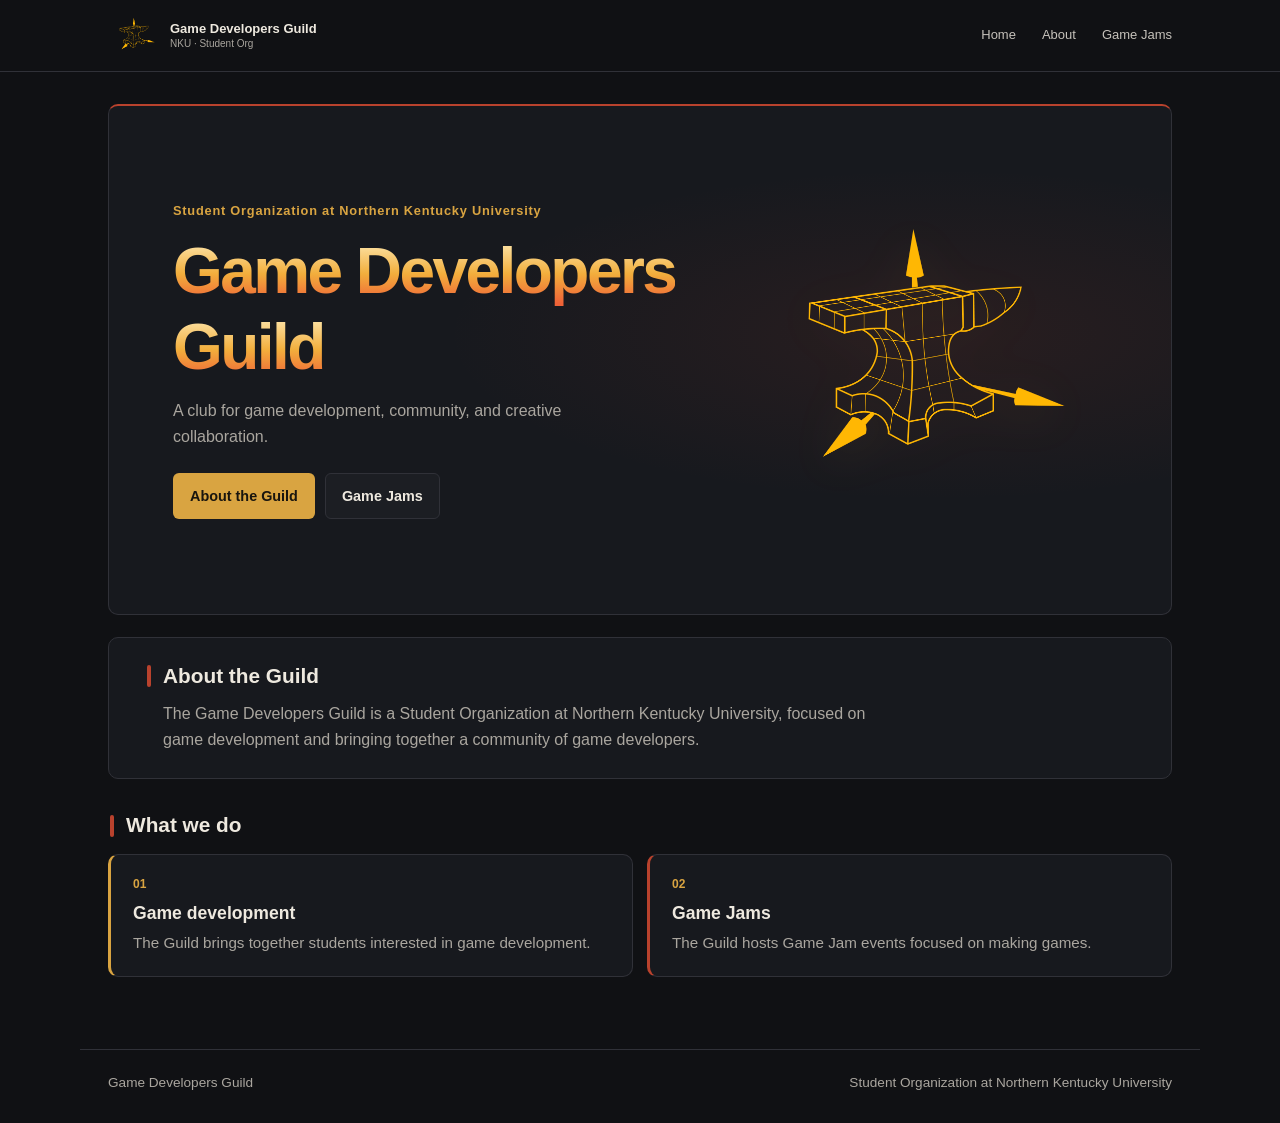
==== index.html @ 7bdd72ca "Add Game Developers Guild landing page Introduces the public landing page for the Game Developers Gu" ====
<!doctype html>
<html lang="en">
  <head>
    <meta charset="utf-8">
    <meta name="viewport" content="width=device-width, initial-scale=1">
    <meta name="theme-color" content="#101114">
    <meta
      name="description"
      content="The Game Developers Guild is a Student Organization at Northern Kentucky University focused on game development and Game Jams."
    >
    <title>Game Developers Guild | NKU</title>
    <link rel="stylesheet" href="./assets/css/styles.css">
    <script type="module" src="./assets/js/navbar.js"></script>
    <script type="module" src="./assets/js/flame-title.js"></script>
  </head>
  <body>
    <a class="skip-link" href="#main">Skip to content</a>
    <site-navbar></site-navbar>

    <main id="main">
      <section class="hero" id="top" aria-labelledby="hero-title">
        <div class="hero__copy">
          <p class="eyebrow">Student Organization at Northern Kentucky University</p>
          <h1 id="hero-title" class="hero__title">
            <span class="hero__title-fallback">Game Developers<br>Guild</span>
            <svg
              class="hero__title-video"
              viewBox="0 0 507 154"
              preserveAspectRatio="none"
              aria-hidden="true"
            >
              <defs>
                <mask id="flame-title-mask" x="0" y="0" width="507" height="154" maskUnits="userSpaceOnUse">
                  <rect width="507" height="154" fill="black"/>
                  <text x="0" y="60.5" fill="white" font-family="Arial, Helvetica, sans-serif" font-size="64" font-weight="700" letter-spacing="-2.56">Game Developers</text>
                  <text x="0" y="137.5" fill="white" font-family="Arial, Helvetica, sans-serif" font-size="64" font-weight="700" letter-spacing="-2.56">Guild</text>
                </mask>
              </defs>
              <foreignObject width="507" height="154" mask="url(#flame-title-mask)">
                <video
                  xmlns="http://www.w3.org/1999/xhtml"
                  class="hero__title-fire"
                  src="./assets/images/FlamingBackground_Animated_A.mp4"
                  muted
                  loop
                  playsinline
                  preload="metadata"
                ></video>
              </foreignObject>
            </svg>
          </h1>
          <p class="hero__description">
            A club for game development, community, and creative collaboration.
          </p>
          <div class="hero__links">
            <a class="button button--gold" href="#about">About the Guild</a>
            <a class="button button--quiet" href="#game-jams">Game Jams</a>
          </div>
        </div>

        <img
          class="hero__art"
          src="./assets/images/GameDevGuild_Logo_A_beta.png"
          alt=""
          aria-hidden="true"
        >
      </section>

      <section class="content-panel about" id="about" aria-labelledby="about-title">
        <div class="section-heading">
          <span class="section-heading__rule" aria-hidden="true"></span>
          <h2 id="about-title">About the Guild</h2>
        </div>
        <p>
          The Game Developers Guild is a Student Organization at Northern Kentucky
          University, focused on game development and bringing together a community
          of game developers.
        </p>
      </section>

      <section class="activities" aria-labelledby="activities-title">
        <div class="section-heading">
          <span class="section-heading__rule" aria-hidden="true"></span>
          <h2 id="activities-title">What we do</h2>
        </div>
        <div class="activity-grid">
          <article class="activity-card">
            <span class="activity-card__number">01</span>
            <h3>Game development</h3>
            <p>The Guild brings together students interested in game development.</p>
          </article>
          <article class="activity-card" id="game-jams">
            <span class="activity-card__number">02</span>
            <h3>Game Jams</h3>
            <p>The Guild hosts Game Jam events focused on making games.</p>
          </article>
        </div>
      </section>
    </main>

    <footer class="footer">
      <span>Game Developers Guild</span>
      <span>Student Organization at Northern Kentucky University</span>
    </footer>
  </body>
</html>
---- assets/css/styles.css ----
:root {
  color-scheme: dark;
  --background: #101114;
  --surface: #17191e;
  --surface-raised: #1c1e23;
  --border: #303138;
  --text: #eee9df;
  --muted: #aaa69f;
  --gold: #d9a441;
  --red: #b9422d;
  --body: Arial, Helvetica, sans-serif;
}

* {
  box-sizing: border-box;
}

html {
  scroll-behavior: smooth;
}

body {
  background: var(--background);
  color: var(--text);
  font-family: var(--body);
  line-height: 1.6;
  margin: 0;
}

a {
  color: inherit;
}

a:focus-visible,
button:focus-visible {
  outline: 2px solid var(--gold);
  outline-offset: 4px;
}

.skip-link {
  background: var(--gold);
  color: var(--background);
  left: 1rem;
  padding: .6rem .8rem;
  position: fixed;
  top: 1rem;
  transform: translateY(-160%);
  z-index: 20;
}

.skip-link:focus {
  transform: translateY(0);
}

main {
  margin: 0 auto;
  max-width: 1120px;
  padding: 32px 28px 72px;
}

.hero {
  align-items: center;
  background:
    radial-gradient(ellipse at 78% 45%, rgba(185, 66, 45, .11), transparent 42%),
    var(--surface);
  border: 1px solid var(--border);
  border-top: 2px solid var(--red);
  border-radius: 10px;
  display: grid;
  gap: 32px;
  grid-template-columns: 1.15fr .85fr;
  min-height: 310px;
  overflow: hidden;
  padding: clamp(30px, 6vw, 64px);
}

.hero__copy {
  max-width: 600px;
}

.eyebrow {
  color: var(--gold);
  font-size: .8rem;
  font-weight: 700;
  letter-spacing: .06em;
  margin: 0 0 .7rem;
}

h1,
h2,
h3,
p {
  margin-top: 0;
}

h1,
h2,
h3 {
  line-height: 1.2;
}

.hero h1 {
  font-size: clamp(2.2rem, 5.4vw, 4rem);
  letter-spacing: -.04em;
  line-height: 1.2;
  margin-bottom: .75rem;
  max-width: 560px;
  position: relative;
}

.hero__title-fallback {
  background: linear-gradient(0deg, #ef6237 5%, #f2ae3c 46%, #fff0c1 100%);
  background-clip: text;
  color: transparent;
  -webkit-background-clip: text;
}

.hero__title-video {
  height: 100%;
  inset: 0;
  opacity: 0;
  overflow: visible;
  pointer-events: none;
  position: absolute;
  transition: opacity .2s ease;
  width: 100%;
}

.hero__title-video.is-playing {
  filter: drop-shadow(0 0 10px rgba(215, 93, 34, .3));
  opacity: 1;
}

.hero__title.has-fire-video .hero__title-fallback {
  visibility: hidden;
}

.hero__title-fire {
  filter: brightness(3.5) saturate(1.7) contrast(1.1);
  height: 100%;
  object-fit: cover;
  width: 100%;
}

.hero__description {
  color: var(--muted);
  margin-bottom: 1.5rem;
  max-width: 440px;
}

.hero__links {
  display: flex;
  flex-wrap: wrap;
  gap: 10px;
}

.button {
  border: 1px solid transparent;
  border-radius: 6px;
  display: inline-flex;
  font-size: .9rem;
  font-weight: 700;
  justify-content: center;
  padding: .65rem 1rem;
  text-decoration: none;
  transition: background-color .15s ease, border-color .15s ease;
}

.button--gold {
  background: var(--gold);
  color: #19150e;
}

.button--gold:hover {
  background: #edbd5d;
}

.button--quiet {
  background: var(--surface-raised);
  border-color: var(--border);
  color: var(--text);
}

.button--quiet:hover {
  border-color: var(--gold);
}

.hero__art {
  filter: drop-shadow(0 8px 22px rgba(217, 164, 65, .12));
  min-width: 0;
  object-fit: contain;
  justify-self: center;
  max-height: 380px;
  max-width: 380px;
  width: 100%;
}

.content-panel,
.activity-card {
  background: var(--surface);
  border: 1px solid var(--border);
  border-radius: 10px;
}

.about {
  margin-top: 22px;
  padding: 26px clamp(22px, 4vw, 38px);
}

.section-heading {
  align-items: center;
  display: flex;
  gap: 12px;
  margin-bottom: 12px;
}

.section-heading__rule {
  background: var(--red);
  border-radius: 2px;
  flex: 0 0 4px;
  height: 22px;
}

.section-heading h2 {
  font-size: 1.3rem;
  margin: 0;
}

.about > p {
  color: var(--muted);
  margin: 0 0 0 16px;
  max-width: 720px;
}

.activities {
  margin-top: 34px;
}

.activities > .section-heading {
  margin: 0 0 16px 2px;
}

.activity-grid {
  display: grid;
  gap: 14px;
  grid-template-columns: repeat(2, minmax(0, 1fr));
}

.activity-card {
  border-left: 3px solid var(--gold);
  padding: 20px 22px;
}

.activity-card:nth-child(2) {
  border-left-color: var(--red);
}

.activity-card__number {
  color: var(--gold);
  display: block;
  font-size: .75rem;
  font-weight: 700;
  margin-bottom: .55rem;
}

.activity-card h3 {
  font-size: 1.1rem;
  margin-bottom: .45rem;
}

.activity-card p {
  color: var(--muted);
  font-size: .95rem;
  margin: 0;
}

.footer {
  align-items: center;
  border-top: 1px solid var(--border);
  color: var(--muted);
  display: flex;
  flex-wrap: wrap;
  font-size: .85rem;
  gap: 8px 24px;
  justify-content: space-between;
  margin: 0 auto;
  max-width: 1120px;
  padding: 22px 28px 30px;
}

.footer p {
  flex-basis: 100%;
  font-size: .78rem;
  margin: 4px 0 0;
  max-width: 760px;
}

@media (max-width: 680px) {
  main {
    padding: 20px 16px 48px;
  }

  .hero {
    gap: 12px;
    grid-template-columns: minmax(0, 1fr);
    padding: 28px 22px;
  }

  .hero__art {
    justify-self: end;
    max-height: 250px;
    max-width: 250px;
  }

  .activity-grid {
    grid-template-columns: minmax(0, 1fr);
  }

  .footer {
    align-items: flex-start;
    flex-direction: column;
    padding-left: 16px;
    padding-right: 16px;
  }
}

@media (prefers-reduced-motion: reduce) {
  html {
    scroll-behavior: auto;
  }

  *,
  *::before,
  *::after {
    transition-duration: .01ms !important;
  }

  .hero__title-video {
    transition: none;
  }
}
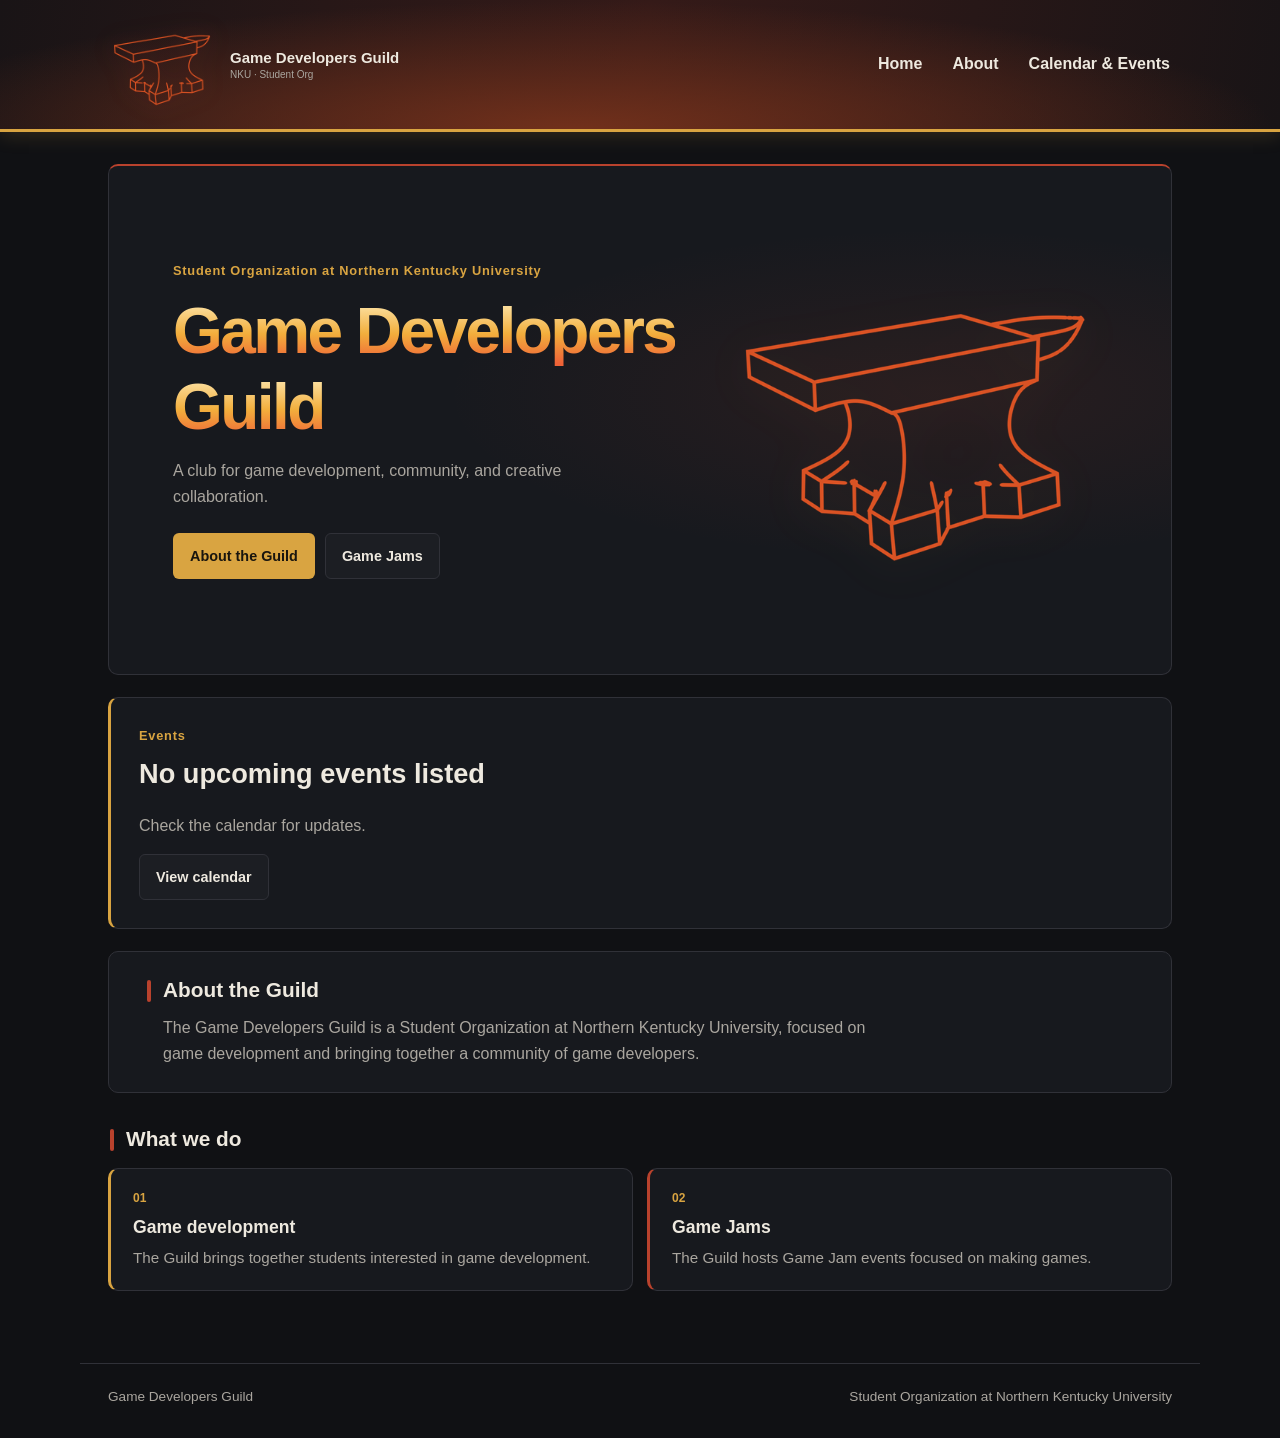
==== commit fa38bf2f: "Add events calendar and detail pages Introduce shared event data and client-side rendering for the h" ====
--- a/index.html
+++ b/index.html
@@ -9,9 +9,11 @@
       content="The Game Developers Guild is a Student Organization at Northern Kentucky University focused on game development and Game Jams."
     >
     <title>Game Developers Guild | NKU</title>
+    <link rel="icon" type="image/png" sizes="64x64" href="./assets/images/favicon.png">
     <link rel="stylesheet" href="./assets/css/styles.css">
     <script type="module" src="./assets/js/navbar.js"></script>
     <script type="module" src="./assets/js/flame-title.js"></script>
+    <script type="module" src="./assets/js/events-page.js"></script>
   </head>
   <body>
     <a class="skip-link" href="#main">Skip to content</a>
@@ -21,7 +23,7 @@
       <section class="hero" id="top" aria-labelledby="hero-title">
         <div class="hero__copy">
           <p class="eyebrow">Student Organization at Northern Kentucky University</p>
-          <h1 id="hero-title" class="hero__title">
+          <h1 id="hero-title" class="hero__title" aria-label="Game Developers Guild">
             <span class="hero__title-fallback">Game Developers<br>Guild</span>
             <svg
               class="hero__title-video"
@@ -60,10 +62,18 @@
 
         <img
           class="hero__art"
-          src="./assets/images/GameDevGuild_Logo_A_beta.png"
+          src="./assets/images/guild-logo-joey.png"
           alt=""
           aria-hidden="true"
         >
+      </section>
+
+      <section class="current-event content-panel" id="current-event" aria-labelledby="current-event-title">
+        <p class="eyebrow">Upcoming event</p>
+        <h2 id="current-event-title"><a href="./event.html?id=scream-jam-2026">SCREAM JAM 2026</a></h2>
+        <p>October 16–23, 2026 · A week-long horror-themed Game Jam hosted by SCREAM ZONE.</p>
+        <p>The Guild plans to participate. Club participation details are coming soon.</p>
+        <a class="button button--quiet" href="./calendar.html">Calendar &amp; Events</a>
       </section>
 
       <section class="content-panel about" id="about" aria-labelledby="about-title">
--- a/assets/css/styles.css
+++ b/assets/css/styles.css
@@ -207,6 +207,19 @@
   padding: 26px clamp(22px, 4vw, 38px);
 }
 
+.current-event {
+  border-left: 3px solid var(--gold);
+  margin-top: 22px;
+  padding: 28px;
+}
+
+.current-event h2 { font-size: 1.7rem; }
+.current-event h2 a { text-decoration: none; }
+.current-event > p:not(.eyebrow) { color: var(--muted); }
+.event-facts { display: grid; gap: 18px; margin: 22px 0; }
+.event-facts dt { color: var(--gold); font-size: .85rem; margin-bottom: 4px; }
+.event-facts dd { margin: 0; overflow-wrap: anywhere; }
+
 .section-heading {
   align-items: center;
   display: flex;
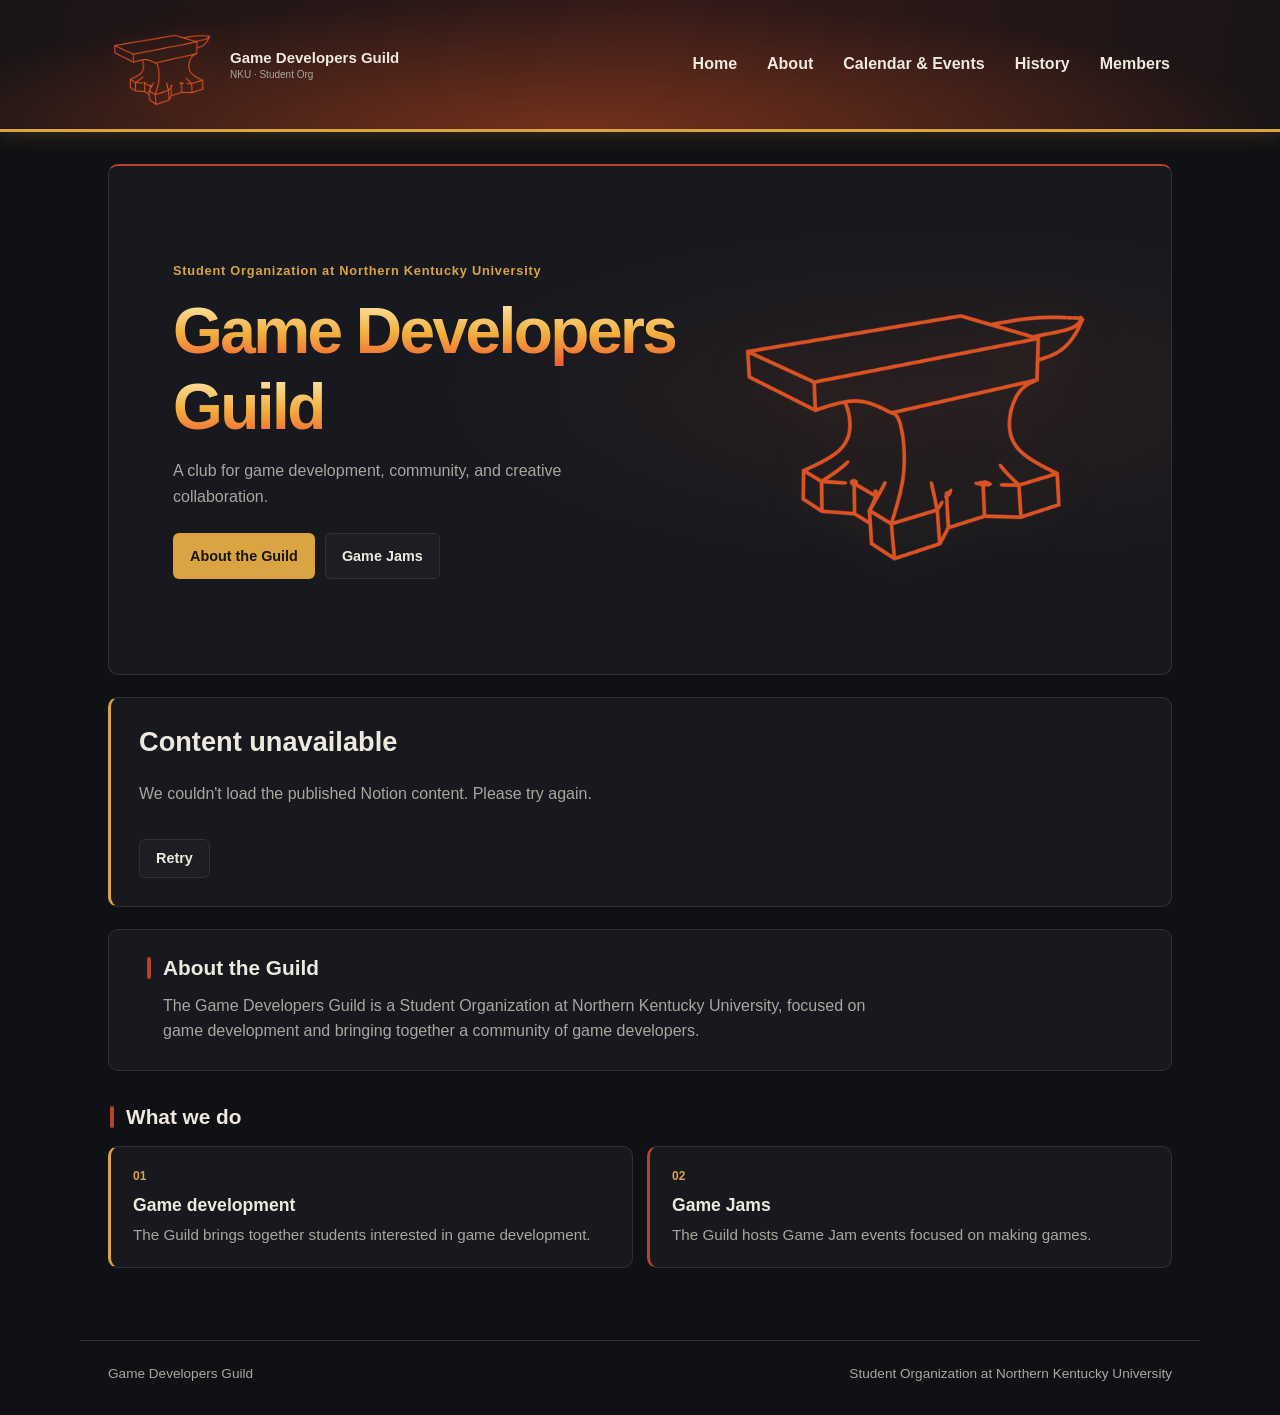
==== commit c2e1caee: "Connect events, history, and members to Notion Replace hardcoded events with validated Notion feeds " ====
--- a/index.html
+++ b/index.html
@@ -68,13 +68,12 @@
         >
       </section>
 
-      <section class="current-event content-panel" id="current-event" aria-labelledby="current-event-title">
-        <p class="eyebrow">Upcoming event</p>
-        <h2 id="current-event-title"><a href="./event.html?id=scream-jam-2026">SCREAM JAM 2026</a></h2>
-        <p>October 16–23, 2026 · A week-long horror-themed Game Jam hosted by SCREAM ZONE.</p>
-        <p>The Guild plans to participate. Club participation details are coming soon.</p>
+      <section class="current-event content-panel" id="current-event" aria-labelledby="current-event-title" aria-live="polite">
+        <h2 id="current-event-title">Events</h2>
+        <p role="status">Loading published events…</p>
         <a class="button button--quiet" href="./calendar.html">Calendar &amp; Events</a>
       </section>
+      <noscript><p>Enable JavaScript to load published events from Notion.</p></noscript>
 
       <section class="content-panel about" id="about" aria-labelledby="about-title">
         <div class="section-heading">
--- a/assets/css/styles.css
+++ b/assets/css/styles.css
@@ -216,6 +216,8 @@
 .current-event h2 { font-size: 1.7rem; }
 .current-event h2 a { text-decoration: none; }
 .current-event > p:not(.eyebrow) { color: var(--muted); }
+.current-event > .button { margin: 16px 8px 0 0; }
+.current-event > span { display: block; }
 .event-facts { display: grid; gap: 18px; margin: 22px 0; }
 .event-facts dt { color: var(--gold); font-size: .85rem; margin-bottom: 4px; }
 .event-facts dd { margin: 0; overflow-wrap: anywhere; }
